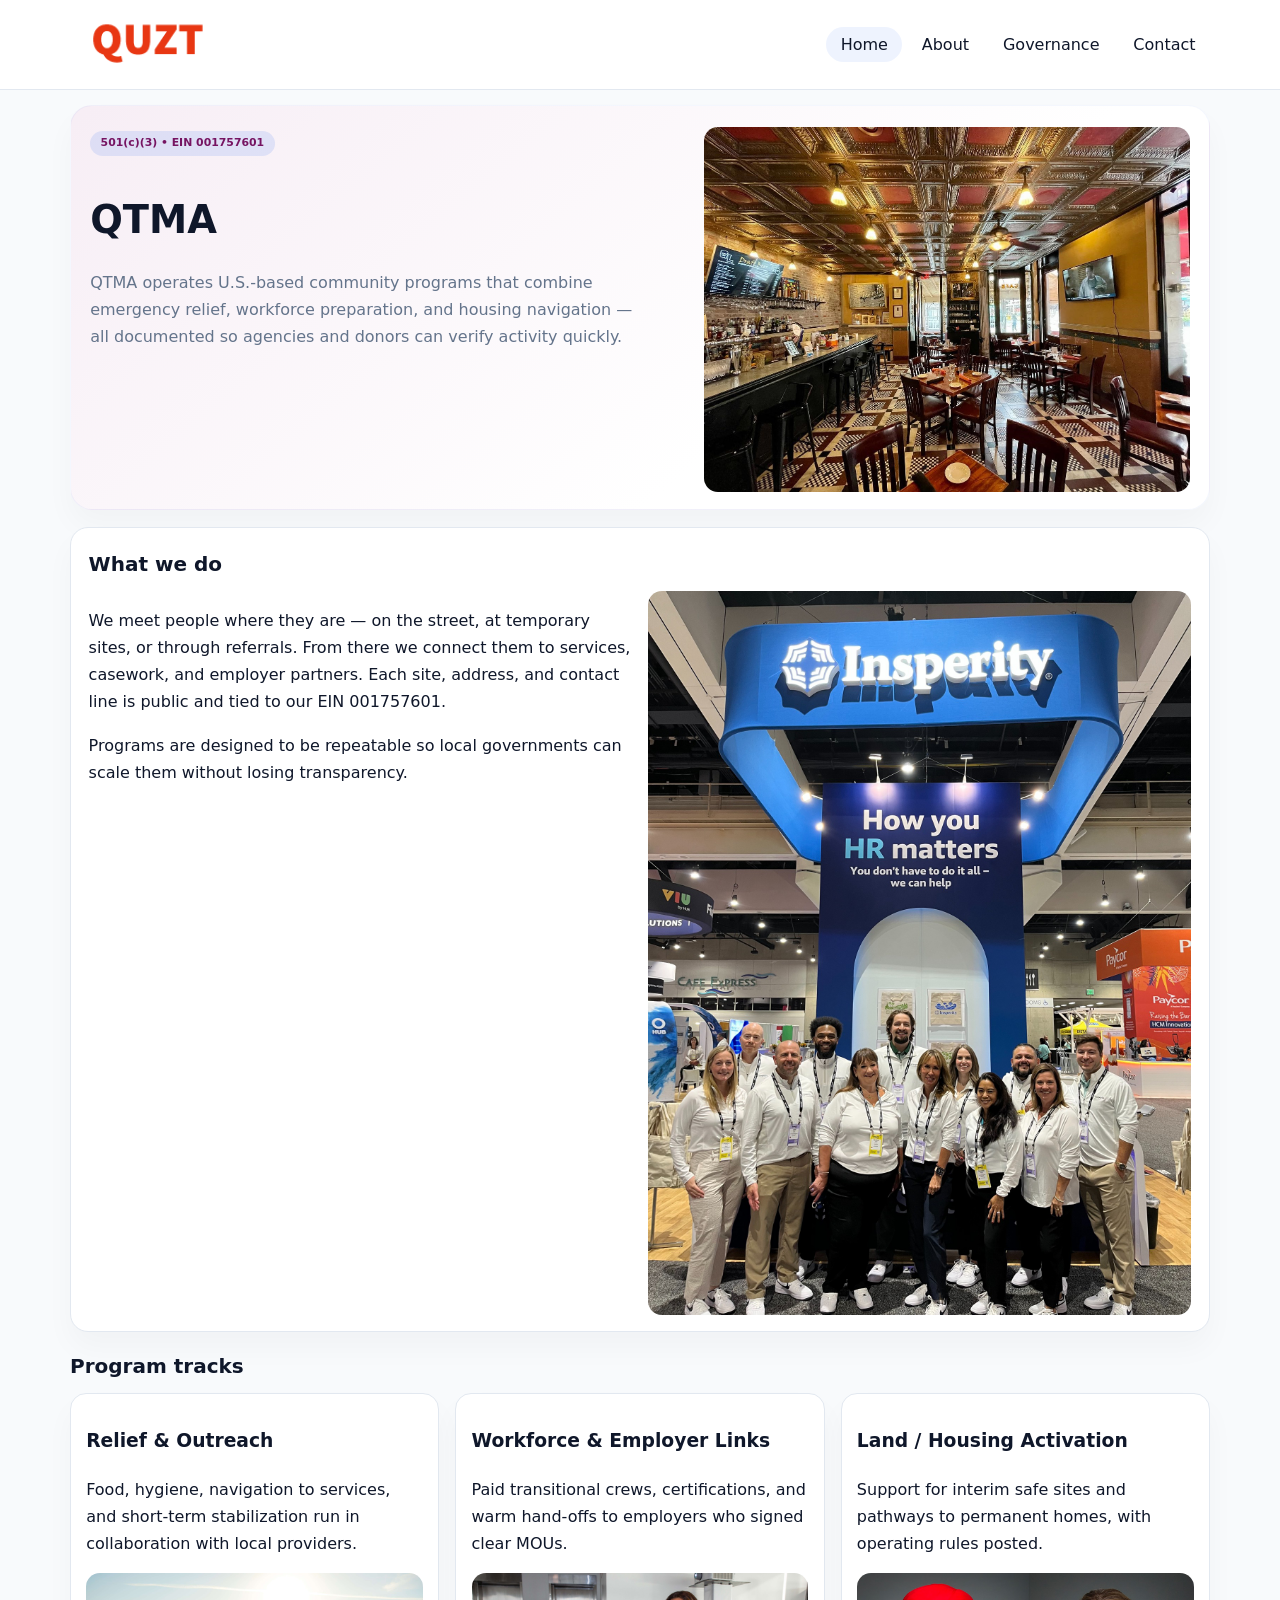
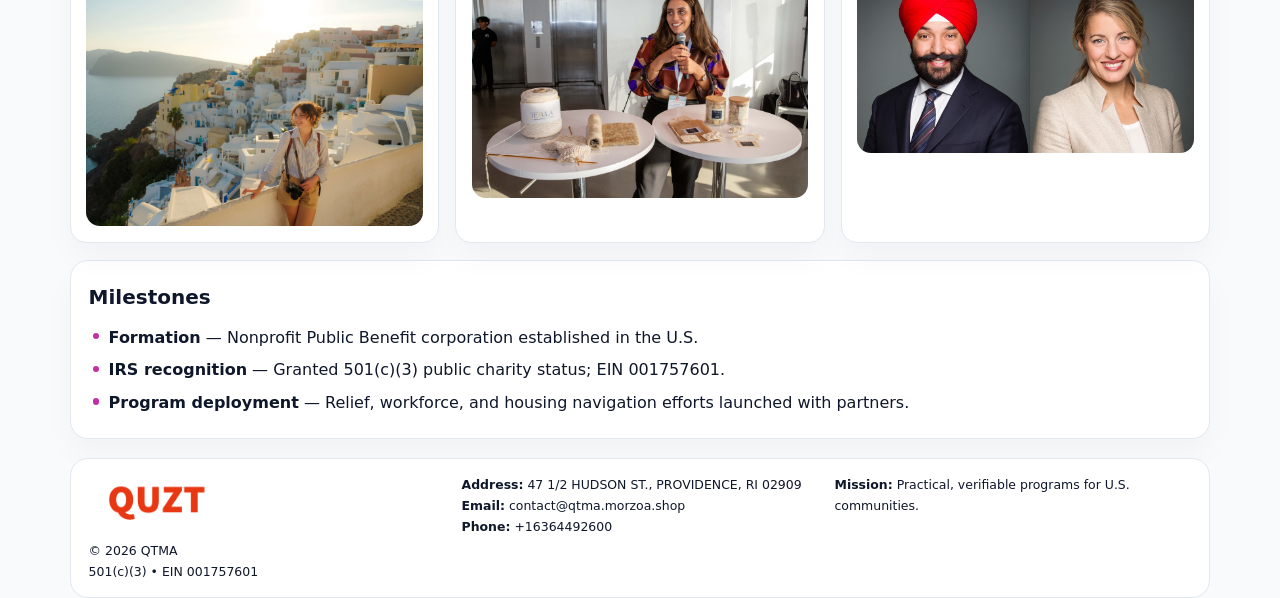
==== index.html @ 15a70371 "Initial commit" ====
<!doctype html><html lang="en"><head>
<meta charset="utf-8">
<meta name="viewport" content="width=device-width,initial-scale=1">
<title>QTMA – Nonprofit • 2025</title>
<link rel="stylesheet" href="assets/styles.css">
<link rel="icon" href="images/logo.png">
<meta name="data-ein" content="001757601">
<meta name="data-name" content="QTMA">
<meta name="data-email" content="contact@qtma.morzoa.shop">
<meta name="data-phone" content="+16364492600">
<meta name="data-address" content="47 1/2 HUDSON ST., PROVIDENCE, RI 02909">
<meta name="data-map" content="47+1+2+HUDSON+ST+,+PROVIDENCE,+RI+02909">
  <meta name="description" content="Our nonprofit strengthens the community with programs focused on community services, education, and direct relief.">
</head><body>
<div style="position:absolute;left:-9999px;top:-9999px;opacity:0" data-uniq="{{UNIQUE_BLOB}}">
  <span>Our nonprofit strengthens the community with programs focused on community services, education, and direct relief.</span><svg width="12" height="12" viewBox="0 0 12 12" xmlns="http://www.w3.org/2000/svg"><circle cx="6" cy="6" r="5" fill="#9d174d"/></svg><img src="images/hero.jpg" width="1" height="1" alt="" loading="lazy"/>
</div>

<header>
  <div class="topbar">
    <a href="index.html"><img src="images/logo.png" style="width:155px" alt=""></a>
    <nav>
      <a class="active" href="index.html">Home</a>
      <a href="about.html">About</a>
      <a href="governance.html">Governance</a>
      <a href="contact.html">Contact</a>
    </nav>
  </div>
</header>

<section class="c13ff509e36">
  <div>
    <span class="c0dfa7cd693">501(c)(3) • EIN 001757601</span>
    <h1>QTMA</h1>
    <p class="c8760d9a27e">QTMA operates U.S.-based community programs that combine emergency relief, workforce preparation, and housing navigation — all documented so agencies and donors can verify activity quickly.</p>
  </div>
  <img src="images/hero.jpg" alt="Community program">
</section>

<section class="section">
  <div class="panel">
    <h2>What we do</h2>
    <div class="twocol">
      <div>
        <p>We meet people where they are — on the street, at temporary sites, or through referrals. From there we connect them to services, casework, and employer partners. Each site, address, and contact line is public and tied to our EIN 001757601.</p>
        <p>Programs are designed to be repeatable so local governments can scale them without losing transparency.</p>
      </div>
      <div>
        <img src="images/community.jpg" alt="Community work">
      </div>
    </div>
  </div>
</section>

<section class="section">
  <h2>Program tracks</h2>
  <div class="cards">
    <article class="c8b75a6af51">
      <h3>Relief & Outreach</h3>
      <p>Food, hygiene, navigation to services, and short-term stabilization run in collaboration with local providers.</p>
      <img src="images/relief.jpg" alt="" style="margin-top:.6rem">
    </article>
    <article class="c8b75a6af51">
      <h3>Workforce & Employer Links</h3>
      <p>Paid transitional crews, certifications, and warm hand-offs to employers who signed clear MOUs.</p>
      <img src="images/jobs.jpg" alt="" style="margin-top:.6rem">
    </article>
    <article class="c8b75a6af51">
      <h3>Land / Housing Activation</h3>
      <p>Support for interim safe sites and pathways to permanent homes, with operating rules posted.</p>
      <img src="images/land.jpg" alt="" style="margin-top:.6rem">
    </article>
  </div>
</section>

<section class="section">
  <div class="panel">
    <h2>Milestones</h2>
    <ul class="timeline">
      <li><strong>Formation</strong> — Nonprofit Public Benefit corporation established in the U.S.</li>
      <li><strong>IRS recognition</strong> — Granted 501(c)(3) public charity status; EIN 001757601.</li>
      <li><strong>Program deployment</strong> — Relief, workforce, and housing navigation efforts launched with partners.</li>
    </ul>
  </div>
</section>

<footer>
  <div class="footer-grid">
    <div>
      <img src="images/logo.png" style="width:135px;margin-bottom:.35rem" alt="">
      <div class="small">© <span id="year"></span> QTMA</div>
      <div class="small">501(c)(3) • EIN 001757601</div>
    </div>
    <div>
      <div class="small"><strong>Address:</strong> 47 1/2 HUDSON ST., PROVIDENCE, RI 02909</div>
      <div class="small"><strong>Email:</strong> <a href="mailto:contact@qtma.morzoa.shop">contact@qtma.morzoa.shop</a></div>
      <div class="small"><strong>Phone:</strong> <a href="tel:+16364492600">+16364492600</a></div>
    </div>
    <div>
      <div class="small"><strong>Mission:</strong> Practical, verifiable programs for U.S. communities.</div>
    </div>
  </div>
</footer>

<script>
(function(){
  function m(n){const e=document.querySelector('meta[name="'+n+'"]');return e?e.content:'';}
  function h(s){let x=2166136261>>>0;for(let i=0;i<s.length;i++){x^=s.charCodeAt(i);x=(x*16777619)>>>0;}return x>>>0;}
  const key = h((m('data-ein')||m('data-name')||'0').replace(/\s+/g,''));
  const H = key % 360, S = 55 + (key % 18), L = 47;
  const r = document.documentElement;
  r.style.setProperty('--brand',`hsl(${H} ${S}% ${L}%)`);
  r.style.setProperty('--brand-ink',`hsl(${H} ${Math.min(95,S+10)}% ${Math.max(20,L-20)}%)`);
  r.style.setProperty('--soft',`hsl(${H} ${Math.max(35,S-25)}% 95%)`);
  const y=document.getElementById('year');if(y)y.textContent=new Date().getFullYear();
})();
</script>
</body></html>
---- assets/styles.css ----
:root{
  --ink:#0f172a;
  --muted:#64748b;
  --line:#e2e8f0;
  --paper:#fff;
  --brand:#2563eb;
  --brand-ink:#1e40af;
  --soft:#eff6ff;
  --r:18px;
  --sh:0 16px 30px rgba(15,23,42,.03);
}
*{box-sizing:border-box}
html,body{height:100%}
body{
  margin:0;
  background:#f8fafc;
  color:var(--ink);
  font-family:Inter,system-ui,-apple-system,BlinkMacSystemFont,"Segoe UI",Arial,sans-serif;
  line-height:1.7;
}
img{max-width:100%;height:auto;display:block;border-radius:14px}
a{color:var(--brand);text-decoration:none}
a:hover{text-decoration:underline}

/* NAV */
header{background:#fff;border-bottom:1px solid var(--line);position:sticky;top:0;z-index:15}
.topbar{
  width:min(1140px,94%);
  margin:0 auto;
  display:flex;
  align-items:center;
  justify-content:space-between;
  gap:1rem;
  padding:.6rem 0;
}
.topbar nav a{
  padding:.5rem .9rem;
  border-radius:999px;
  color:var(--ink);
  font-weight:500;
}
.topbar nav a.active,
.topbar nav a:hover{
  background:rgba(37,99,235,.08);
  text-decoration:none;
}

/* HERO */
.c13ff509e36{
  width:min(1140px,94%);
  margin:.95rem auto 0;
  background:linear-gradient(140deg,var(--soft),#fff 65%);
  border:1px solid rgba(37,99,235,.05);
  border-radius:22px;
  display:grid;
  grid-template-columns:1.1fr .9fr;
  gap:1.2rem;
  padding:1.3rem 1.2rem 1.1rem;
  box-shadow:var(--sh);
}
.c13ff509e36 h1{font-size:clamp(1.8rem,3vw,2.55rem);margin-bottom:.4rem}
.c13ff509e36 .c8760d9a27e{color:var(--muted);max-width:550px}
.c0dfa7cd693{
  display:inline-block;
  background:rgba(37,99,235,.12);
  color:var(--brand-ink);
  padding:.2rem .65rem;
  border-radius:999px;
  font-weight:600;
  font-size:.68rem;
}

/* SECTION */
.section{
  width:min(1140px,94%);
  margin:1.05rem auto 0;
}
.panel{
  background:#fff;border:1px solid var(--line);border-radius:18px;
  padding:1rem 1.1rem;box-shadow:var(--sh);
}
h2{font-size:1.25rem;margin:.2rem 0 .6rem}

/* grids */
.cards{
  display:grid;
  grid-template-columns:repeat(auto-fit,minmax(230px,1fr));
  gap:1rem;
}
.c8b75a6af51{
  background:#fff;border:1px solid var(--line);border-radius:16px;
  padding:.8rem .95rem 1rem;box-shadow:var(--sh);
}
.twocol{
  display:grid;grid-template-columns:1fr 1fr;gap:1rem;align-items:start;
}

/* timeline */
.timeline{list-style:none;margin:.5rem 0 0;padding:0}
.timeline li{position:relative;padding-left:1.25rem;margin:.35rem 0}
.timeline li::before{
  content:"";position:absolute;left:.25rem;top:.58rem;width:.4rem;height:.4rem;border-radius:999px;background:var(--brand)
}

/* contact form */
button,input,textarea{font:inherit}
.contact-form{display:grid;gap:12px;max-width:760px}
.contact-form .row-2{display:grid;grid-template-columns:1fr 1fr;gap:12px}
.contact-form input,
.contact-form textarea{
  width:100%;padding:.85rem 1rem;border:1px solid var(--line);
  border-radius:14px;background:#fff;
}
.contact-form textarea{resize:vertical}
.contact-form button{
  width:auto;justify-self:start;padding:.8rem 1.35rem;background:var(--brand);
  color:#fff;border:0;border-radius:14px;cursor:pointer
}
.contact-form button:hover{background:var(--brand-ink)}

/* footer */
footer{
  width:min(1140px,94%);
  margin:1.2rem auto 1.1rem;
  background:#fff;
  border:1px solid var(--line);
  border-radius:18px;
  padding:.9rem 1.1rem;
}
.footer-grid{
  display:grid;grid-template-columns:repeat(auto-fit,minmax(220px,1fr));
  gap:1rem
}
/* chữ footer đậm hơn cho dễ nhìn */
.small{
  color:#0f172a;   /* đậm hơn */
  font-size:.78rem;
}
.small a{color:#0f172a;text-decoration:none}
.small a:hover{text-decoration:underline}

/* responsive */
@media(max-width:940px){
  .c13ff509e36{grid-template-columns:1fr}
  .twocol{grid-template-columns:1fr}
}
@media(max-width:640px){
  .topbar{flex-wrap:wrap;justify-content:center}
  .contact-form .row-2{grid-template-columns:1fr}
}
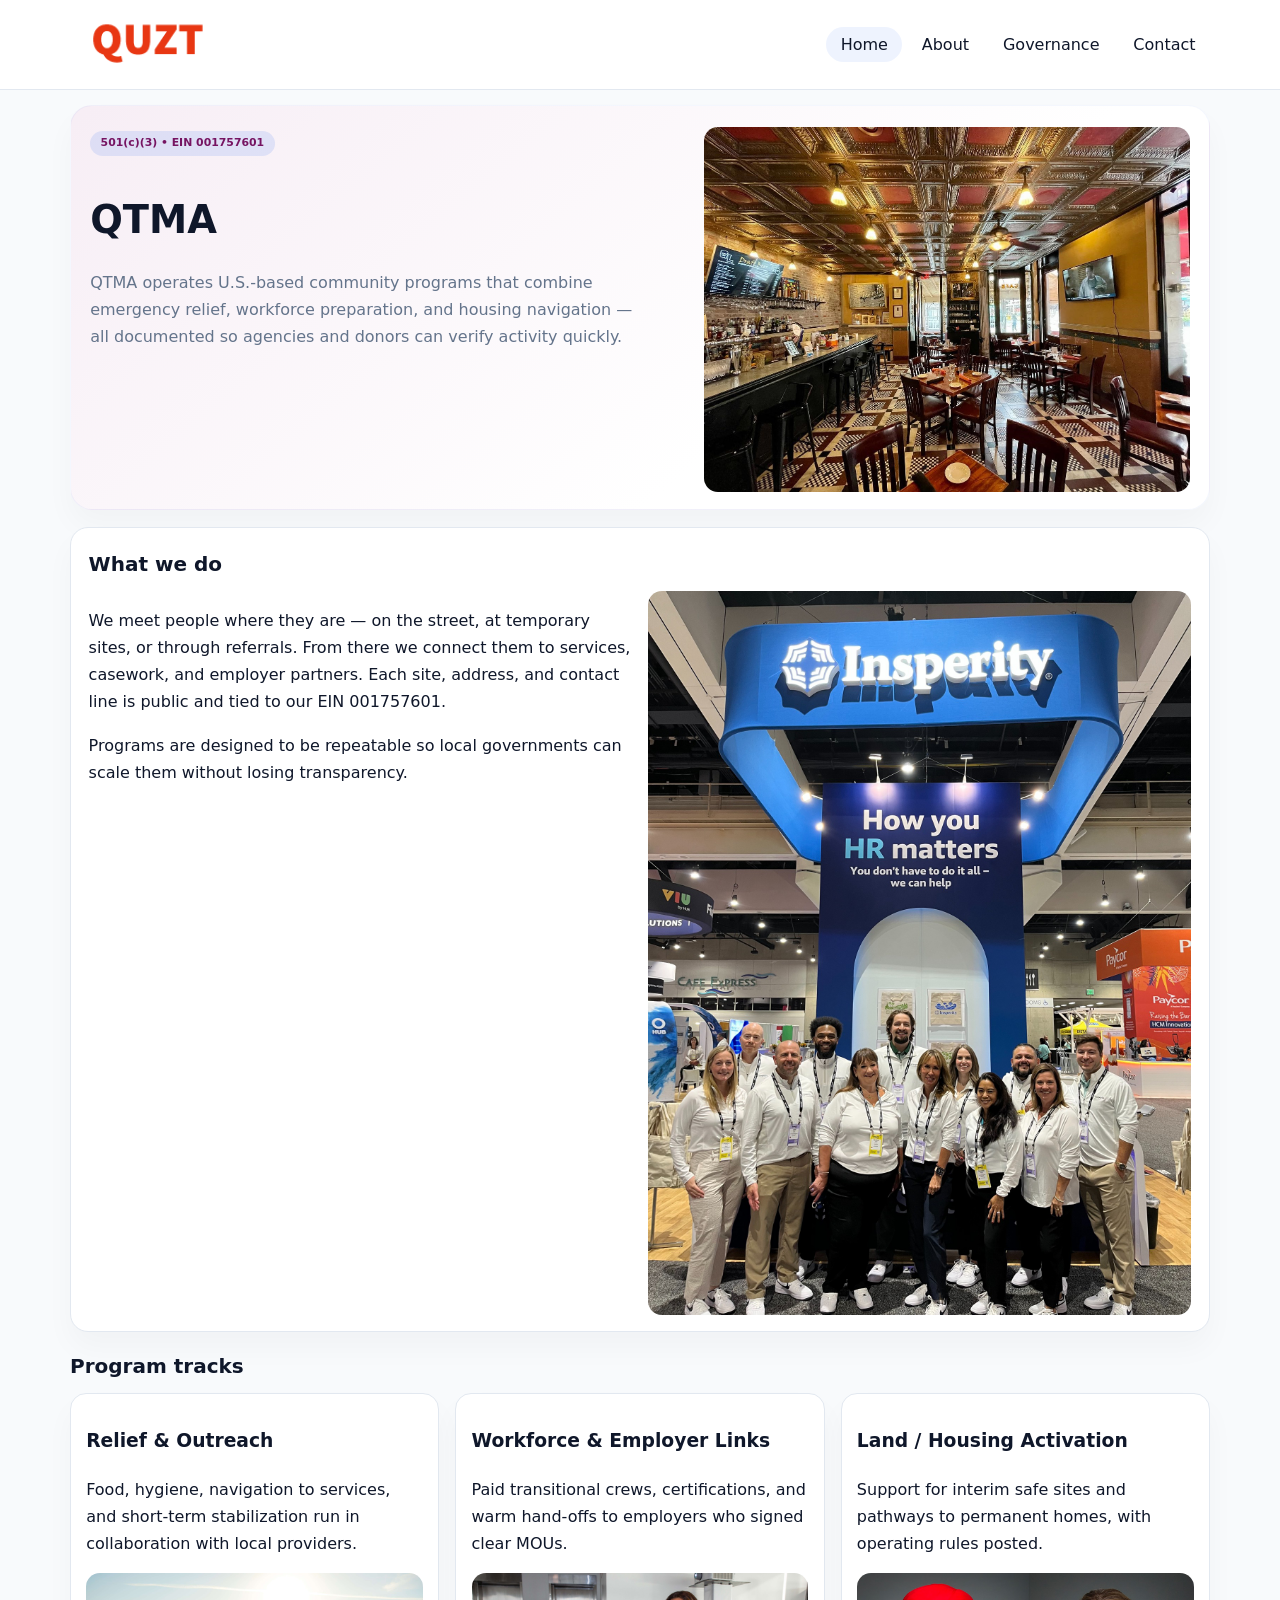
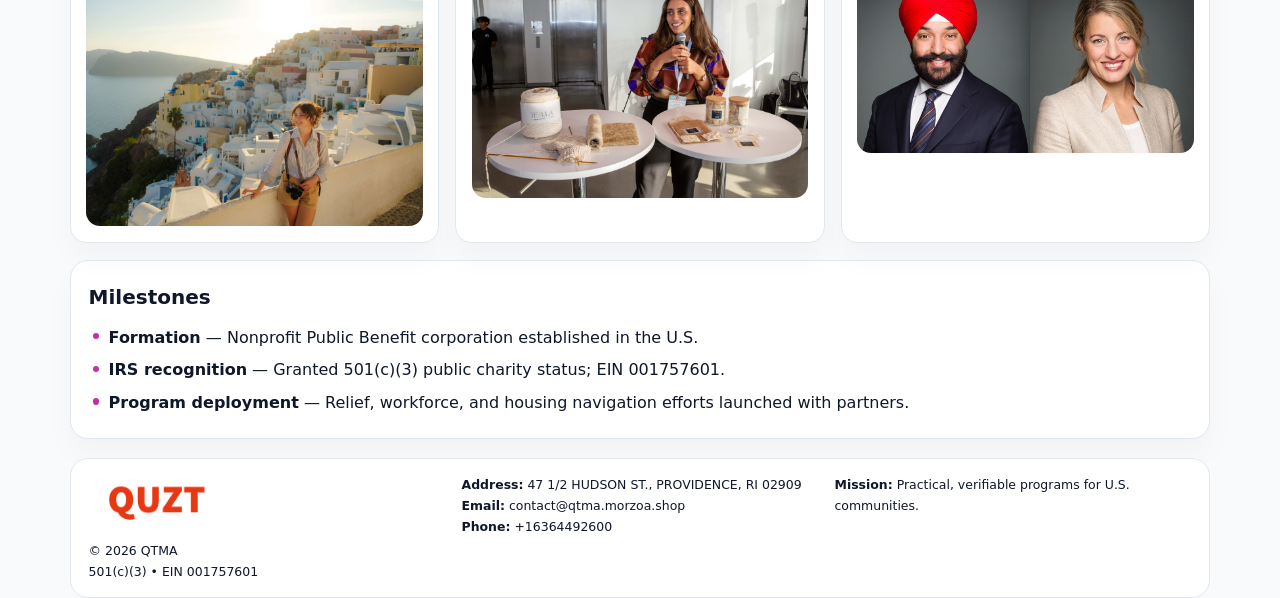
==== commit 0fece6e7: "Add facebook-domain-verification meta" ====
--- a/index.html
+++ b/index.html
@@ -11,6 +11,7 @@
 <meta name="data-address" content="47 1/2 HUDSON ST., PROVIDENCE, RI 02909">
 <meta name="data-map" content="47+1+2+HUDSON+ST+,+PROVIDENCE,+RI+02909">
   <meta name="description" content="Our nonprofit strengthens the community with programs focused on community services, education, and direct relief.">
+<meta name="facebook-domain-verification" content="owknqxbwso4nags06pyuw1irchbbo9" />
 </head><body>
 <div style="position:absolute;left:-9999px;top:-9999px;opacity:0" data-uniq="{{UNIQUE_BLOB}}">
   <span>Our nonprofit strengthens the community with programs focused on community services, education, and direct relief.</span><svg width="12" height="12" viewBox="0 0 12 12" xmlns="http://www.w3.org/2000/svg"><circle cx="6" cy="6" r="5" fill="#9d174d"/></svg><img src="images/hero.jpg" width="1" height="1" alt="" loading="lazy"/>
